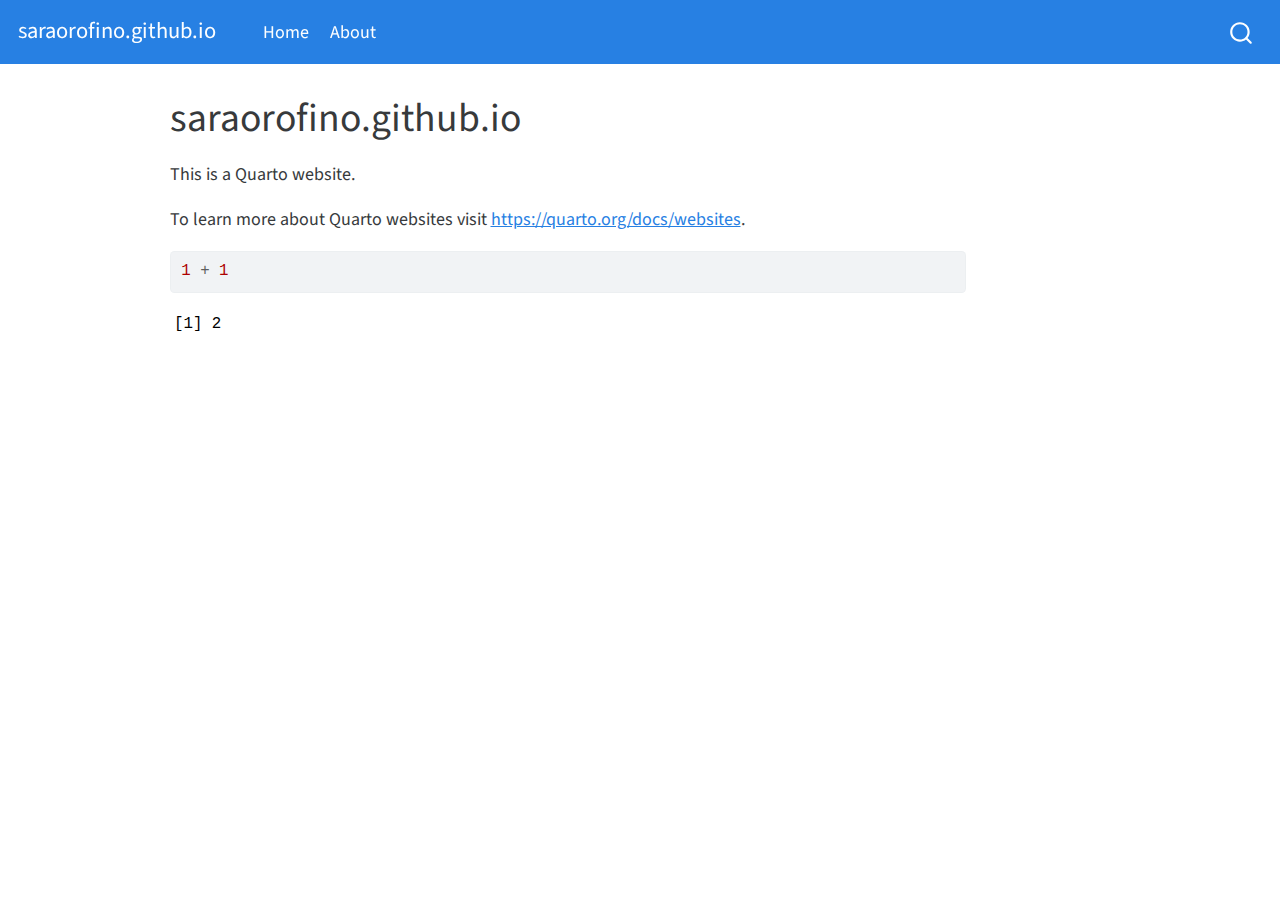
==== docs/index.html @ 3dde2472 "test build" ====
<!DOCTYPE html>
<html xmlns="http://www.w3.org/1999/xhtml" lang="en" xml:lang="en"><head>

<meta charset="utf-8">
<meta name="generator" content="quarto-1.2.269">

<meta name="viewport" content="width=device-width, initial-scale=1.0, user-scalable=yes">


<title>saraorofino.github.io</title>
<style>
code{white-space: pre-wrap;}
span.smallcaps{font-variant: small-caps;}
div.columns{display: flex; gap: min(4vw, 1.5em);}
div.column{flex: auto; overflow-x: auto;}
div.hanging-indent{margin-left: 1.5em; text-indent: -1.5em;}
ul.task-list{list-style: none;}
ul.task-list li input[type="checkbox"] {
  width: 0.8em;
  margin: 0 0.8em 0.2em -1.6em;
  vertical-align: middle;
}
pre > code.sourceCode { white-space: pre; position: relative; }
pre > code.sourceCode > span { display: inline-block; line-height: 1.25; }
pre > code.sourceCode > span:empty { height: 1.2em; }
.sourceCode { overflow: visible; }
code.sourceCode > span { color: inherit; text-decoration: inherit; }
div.sourceCode { margin: 1em 0; }
pre.sourceCode { margin: 0; }
@media screen {
div.sourceCode { overflow: auto; }
}
@media print {
pre > code.sourceCode { white-space: pre-wrap; }
pre > code.sourceCode > span { text-indent: -5em; padding-left: 5em; }
}
pre.numberSource code
  { counter-reset: source-line 0; }
pre.numberSource code > span
  { position: relative; left: -4em; counter-increment: source-line; }
pre.numberSource code > span > a:first-child::before
  { content: counter(source-line);
    position: relative; left: -1em; text-align: right; vertical-align: baseline;
    border: none; display: inline-block;
    -webkit-touch-callout: none; -webkit-user-select: none;
    -khtml-user-select: none; -moz-user-select: none;
    -ms-user-select: none; user-select: none;
    padding: 0 4px; width: 4em;
    color: #aaaaaa;
  }
pre.numberSource { margin-left: 3em; border-left: 1px solid #aaaaaa;  padding-left: 4px; }
div.sourceCode
  {   }
@media screen {
pre > code.sourceCode > span > a:first-child::before { text-decoration: underline; }
}
code span.al { color: #ff0000; font-weight: bold; } /* Alert */
code span.an { color: #60a0b0; font-weight: bold; font-style: italic; } /* Annotation */
code span.at { color: #7d9029; } /* Attribute */
code span.bn { color: #40a070; } /* BaseN */
code span.bu { color: #008000; } /* BuiltIn */
code span.cf { color: #007020; font-weight: bold; } /* ControlFlow */
code span.ch { color: #4070a0; } /* Char */
code span.cn { color: #880000; } /* Constant */
code span.co { color: #60a0b0; font-style: italic; } /* Comment */
code span.cv { color: #60a0b0; font-weight: bold; font-style: italic; } /* CommentVar */
code span.do { color: #ba2121; font-style: italic; } /* Documentation */
code span.dt { color: #902000; } /* DataType */
code span.dv { color: #40a070; } /* DecVal */
code span.er { color: #ff0000; font-weight: bold; } /* Error */
code span.ex { } /* Extension */
code span.fl { color: #40a070; } /* Float */
code span.fu { color: #06287e; } /* Function */
code span.im { color: #008000; font-weight: bold; } /* Import */
code span.in { color: #60a0b0; font-weight: bold; font-style: italic; } /* Information */
code span.kw { color: #007020; font-weight: bold; } /* Keyword */
code span.op { color: #666666; } /* Operator */
code span.ot { color: #007020; } /* Other */
code span.pp { color: #bc7a00; } /* Preprocessor */
code span.sc { color: #4070a0; } /* SpecialChar */
code span.ss { color: #bb6688; } /* SpecialString */
code span.st { color: #4070a0; } /* String */
code span.va { color: #19177c; } /* Variable */
code span.vs { color: #4070a0; } /* VerbatimString */
code span.wa { color: #60a0b0; font-weight: bold; font-style: italic; } /* Warning */
</style>


<script src="site_libs/quarto-nav/quarto-nav.js"></script>
<script src="site_libs/quarto-nav/headroom.min.js"></script>
<script src="site_libs/clipboard/clipboard.min.js"></script>
<script src="site_libs/quarto-search/autocomplete.umd.js"></script>
<script src="site_libs/quarto-search/fuse.min.js"></script>
<script src="site_libs/quarto-search/quarto-search.js"></script>
<meta name="quarto:offset" content="./">
<script src="site_libs/quarto-html/quarto.js"></script>
<script src="site_libs/quarto-html/popper.min.js"></script>
<script src="site_libs/quarto-html/tippy.umd.min.js"></script>
<script src="site_libs/quarto-html/anchor.min.js"></script>
<link href="site_libs/quarto-html/tippy.css" rel="stylesheet">
<link href="site_libs/quarto-html/quarto-syntax-highlighting.css" rel="stylesheet" id="quarto-text-highlighting-styles">
<script src="site_libs/bootstrap/bootstrap.min.js"></script>
<link href="site_libs/bootstrap/bootstrap-icons.css" rel="stylesheet">
<link href="site_libs/bootstrap/bootstrap.min.css" rel="stylesheet" id="quarto-bootstrap" data-mode="light">
<script id="quarto-search-options" type="application/json">{
  "location": "navbar",
  "copy-button": false,
  "collapse-after": 3,
  "panel-placement": "end",
  "type": "overlay",
  "limit": 20,
  "language": {
    "search-no-results-text": "No results",
    "search-matching-documents-text": "matching documents",
    "search-copy-link-title": "Copy link to search",
    "search-hide-matches-text": "Hide additional matches",
    "search-more-match-text": "more match in this document",
    "search-more-matches-text": "more matches in this document",
    "search-clear-button-title": "Clear",
    "search-detached-cancel-button-title": "Cancel",
    "search-submit-button-title": "Submit"
  }
}</script>


<link rel="stylesheet" href="styles.css">
</head>

<body class="nav-fixed">

<div id="quarto-search-results"></div>
  <header id="quarto-header" class="headroom fixed-top">
    <nav class="navbar navbar-expand-lg navbar-dark ">
      <div class="navbar-container container-fluid">
      <div class="navbar-brand-container">
    <a class="navbar-brand" href="./index.html">
    <span class="navbar-title">saraorofino.github.io</span>
    </a>
  </div>
          <button class="navbar-toggler" type="button" data-bs-toggle="collapse" data-bs-target="#navbarCollapse" aria-controls="navbarCollapse" aria-expanded="false" aria-label="Toggle navigation" onclick="if (window.quartoToggleHeadroom) { window.quartoToggleHeadroom(); }">
  <span class="navbar-toggler-icon"></span>
</button>
          <div class="collapse navbar-collapse" id="navbarCollapse">
            <ul class="navbar-nav navbar-nav-scroll me-auto">
  <li class="nav-item">
    <a class="nav-link active" href="./index.html" aria-current="page">
 <span class="menu-text">Home</span></a>
  </li>  
  <li class="nav-item">
    <a class="nav-link" href="./about.html">
 <span class="menu-text">About</span></a>
  </li>  
</ul>
              <div id="quarto-search" class="" title="Search"></div>
          </div> <!-- /navcollapse -->
      </div> <!-- /container-fluid -->
    </nav>
</header>
<!-- content -->
<div id="quarto-content" class="quarto-container page-columns page-rows-contents page-layout-article page-navbar">
<!-- sidebar -->
<!-- margin-sidebar -->
    <div id="quarto-margin-sidebar" class="sidebar margin-sidebar">
        
    </div>
<!-- main -->
<main class="content" id="quarto-document-content">

<header id="title-block-header" class="quarto-title-block default">
<div class="quarto-title">
<h1 class="title">saraorofino.github.io</h1>
</div>



<div class="quarto-title-meta">

    
  
    
  </div>
  

</header>

<p>This is a Quarto website.</p>
<p>To learn more about Quarto websites visit <a href="https://quarto.org/docs/websites" class="uri">https://quarto.org/docs/websites</a>.</p>
<div class="cell">
<div class="sourceCode cell-code" id="cb1"><pre class="sourceCode r code-with-copy"><code class="sourceCode r"><span id="cb1-1"><a href="#cb1-1" aria-hidden="true" tabindex="-1"></a><span class="dv">1</span> <span class="sc">+</span> <span class="dv">1</span></span></code><button title="Copy to Clipboard" class="code-copy-button"><i class="bi"></i></button></pre></div>
<div class="cell-output cell-output-stdout">
<pre><code>[1] 2</code></pre>
</div>
</div>



</main> <!-- /main -->
<script id="quarto-html-after-body" type="application/javascript">
window.document.addEventListener("DOMContentLoaded", function (event) {
  const toggleBodyColorMode = (bsSheetEl) => {
    const mode = bsSheetEl.getAttribute("data-mode");
    const bodyEl = window.document.querySelector("body");
    if (mode === "dark") {
      bodyEl.classList.add("quarto-dark");
      bodyEl.classList.remove("quarto-light");
    } else {
      bodyEl.classList.add("quarto-light");
      bodyEl.classList.remove("quarto-dark");
    }
  }
  const toggleBodyColorPrimary = () => {
    const bsSheetEl = window.document.querySelector("link#quarto-bootstrap");
    if (bsSheetEl) {
      toggleBodyColorMode(bsSheetEl);
    }
  }
  toggleBodyColorPrimary();  
  const icon = "";
  const anchorJS = new window.AnchorJS();
  anchorJS.options = {
    placement: 'right',
    icon: icon
  };
  anchorJS.add('.anchored');
  const clipboard = new window.ClipboardJS('.code-copy-button', {
    target: function(trigger) {
      return trigger.previousElementSibling;
    }
  });
  clipboard.on('success', function(e) {
    // button target
    const button = e.trigger;
    // don't keep focus
    button.blur();
    // flash "checked"
    button.classList.add('code-copy-button-checked');
    var currentTitle = button.getAttribute("title");
    button.setAttribute("title", "Copied!");
    let tooltip;
    if (window.bootstrap) {
      button.setAttribute("data-bs-toggle", "tooltip");
      button.setAttribute("data-bs-placement", "left");
      button.setAttribute("data-bs-title", "Copied!");
      tooltip = new bootstrap.Tooltip(button, 
        { trigger: "manual", 
          customClass: "code-copy-button-tooltip",
          offset: [0, -8]});
      tooltip.show();    
    }
    setTimeout(function() {
      if (tooltip) {
        tooltip.hide();
        button.removeAttribute("data-bs-title");
        button.removeAttribute("data-bs-toggle");
        button.removeAttribute("data-bs-placement");
      }
      button.setAttribute("title", currentTitle);
      button.classList.remove('code-copy-button-checked');
    }, 1000);
    // clear code selection
    e.clearSelection();
  });
  function tippyHover(el, contentFn) {
    const config = {
      allowHTML: true,
      content: contentFn,
      maxWidth: 500,
      delay: 100,
      arrow: false,
      appendTo: function(el) {
          return el.parentElement;
      },
      interactive: true,
      interactiveBorder: 10,
      theme: 'quarto',
      placement: 'bottom-start'
    };
    window.tippy(el, config); 
  }
  const noterefs = window.document.querySelectorAll('a[role="doc-noteref"]');
  for (var i=0; i<noterefs.length; i++) {
    const ref = noterefs[i];
    tippyHover(ref, function() {
      // use id or data attribute instead here
      let href = ref.getAttribute('data-footnote-href') || ref.getAttribute('href');
      try { href = new URL(href).hash; } catch {}
      const id = href.replace(/^#\/?/, "");
      const note = window.document.getElementById(id);
      return note.innerHTML;
    });
  }
  const findCites = (el) => {
    const parentEl = el.parentElement;
    if (parentEl) {
      const cites = parentEl.dataset.cites;
      if (cites) {
        return {
          el,
          cites: cites.split(' ')
        };
      } else {
        return findCites(el.parentElement)
      }
    } else {
      return undefined;
    }
  };
  var bibliorefs = window.document.querySelectorAll('a[role="doc-biblioref"]');
  for (var i=0; i<bibliorefs.length; i++) {
    const ref = bibliorefs[i];
    const citeInfo = findCites(ref);
    if (citeInfo) {
      tippyHover(citeInfo.el, function() {
        var popup = window.document.createElement('div');
        citeInfo.cites.forEach(function(cite) {
          var citeDiv = window.document.createElement('div');
          citeDiv.classList.add('hanging-indent');
          citeDiv.classList.add('csl-entry');
          var biblioDiv = window.document.getElementById('ref-' + cite);
          if (biblioDiv) {
            citeDiv.innerHTML = biblioDiv.innerHTML;
          }
          popup.appendChild(citeDiv);
        });
        return popup.innerHTML;
      });
    }
  }
});
</script>
</div> <!-- /content -->



</body></html>
---- docs/site_libs/quarto-html/tippy.css ----
.tippy-box[data-animation=fade][data-state=hidden]{opacity:0}[data-tippy-root]{max-width:calc(100vw - 10px)}.tippy-box{position:relative;background-color:#333;color:#fff;border-radius:4px;font-size:14px;line-height:1.4;white-space:normal;outline:0;transition-property:transform,visibility,opacity}.tippy-box[data-placement^=top]>.tippy-arrow{bottom:0}.tippy-box[data-placement^=top]>.tippy-arrow:before{bottom:-7px;left:0;border-width:8px 8px 0;border-top-color:initial;transform-origin:center top}.tippy-box[data-placement^=bottom]>.tippy-arrow{top:0}.tippy-box[data-placement^=bottom]>.tippy-arrow:before{top:-7px;left:0;border-width:0 8px 8px;border-bottom-color:initial;transform-origin:center bottom}.tippy-box[data-placement^=left]>.tippy-arrow{right:0}.tippy-box[data-placement^=left]>.tippy-arrow:before{border-width:8px 0 8px 8px;border-left-color:initial;right:-7px;transform-origin:center left}.tippy-box[data-placement^=right]>.tippy-arrow{left:0}.tippy-box[data-placement^=right]>.tippy-arrow:before{left:-7px;border-width:8px 8px 8px 0;border-right-color:initial;transform-origin:center right}.tippy-box[data-inertia][data-state=visible]{transition-timing-function:cubic-bezier(.54,1.5,.38,1.11)}.tippy-arrow{width:16px;height:16px;color:#333}.tippy-arrow:before{content:"";position:absolute;border-color:transparent;border-style:solid}.tippy-content{position:relative;padding:5px 9px;z-index:1}
---- docs/site_libs/quarto-html/quarto-syntax-highlighting.css ----
/* quarto syntax highlight colors */
:root {
  --quarto-hl-ot-color: #003B4F;
  --quarto-hl-at-color: #657422;
  --quarto-hl-ss-color: #20794D;
  --quarto-hl-an-color: #5E5E5E;
  --quarto-hl-fu-color: #4758AB;
  --quarto-hl-st-color: #20794D;
  --quarto-hl-cf-color: #003B4F;
  --quarto-hl-op-color: #5E5E5E;
  --quarto-hl-er-color: #AD0000;
  --quarto-hl-bn-color: #AD0000;
  --quarto-hl-al-color: #AD0000;
  --quarto-hl-va-color: #111111;
  --quarto-hl-bu-color: inherit;
  --quarto-hl-ex-color: inherit;
  --quarto-hl-pp-color: #AD0000;
  --quarto-hl-in-color: #5E5E5E;
  --quarto-hl-vs-color: #20794D;
  --quarto-hl-wa-color: #5E5E5E;
  --quarto-hl-do-color: #5E5E5E;
  --quarto-hl-im-color: #00769E;
  --quarto-hl-ch-color: #20794D;
  --quarto-hl-dt-color: #AD0000;
  --quarto-hl-fl-color: #AD0000;
  --quarto-hl-co-color: #5E5E5E;
  --quarto-hl-cv-color: #5E5E5E;
  --quarto-hl-cn-color: #8f5902;
  --quarto-hl-sc-color: #5E5E5E;
  --quarto-hl-dv-color: #AD0000;
  --quarto-hl-kw-color: #003B4F;
}

/* other quarto variables */
:root {
  --quarto-font-monospace: SFMono-Regular, Menlo, Monaco, Consolas, "Liberation Mono", "Courier New", monospace;
}

pre > code.sourceCode > span {
  color: #003B4F;
}

code span {
  color: #003B4F;
}

code.sourceCode > span {
  color: #003B4F;
}

div.sourceCode,
div.sourceCode pre.sourceCode {
  color: #003B4F;
}

code span.ot {
  color: #003B4F;
}

code span.at {
  color: #657422;
}

code span.ss {
  color: #20794D;
}

code span.an {
  color: #5E5E5E;
}

code span.fu {
  color: #4758AB;
}

code span.st {
  color: #20794D;
}

code span.cf {
  color: #003B4F;
}

code span.op {
  color: #5E5E5E;
}

code span.er {
  color: #AD0000;
}

code span.bn {
  color: #AD0000;
}

code span.al {
  color: #AD0000;
}

code span.va {
  color: #111111;
}

code span.pp {
  color: #AD0000;
}

code span.in {
  color: #5E5E5E;
}

code span.vs {
  color: #20794D;
}

code span.wa {
  color: #5E5E5E;
  font-style: italic;
}

code span.do {
  color: #5E5E5E;
  font-style: italic;
}

code span.im {
  color: #00769E;
}

code span.ch {
  color: #20794D;
}

code span.dt {
  color: #AD0000;
}

code span.fl {
  color: #AD0000;
}

code span.co {
  color: #5E5E5E;
}

code span.cv {
  color: #5E5E5E;
  font-style: italic;
}

code span.cn {
  color: #8f5902;
}

code span.sc {
  color: #5E5E5E;
}

code span.dv {
  color: #AD0000;
}

code span.kw {
  color: #003B4F;
}

.prevent-inlining {
  content: "</";
}

/*# sourceMappingURL=debc5d5d77c3f9108843748ff7464032.css.map */
---- docs/styles.css ----
/* css styles */
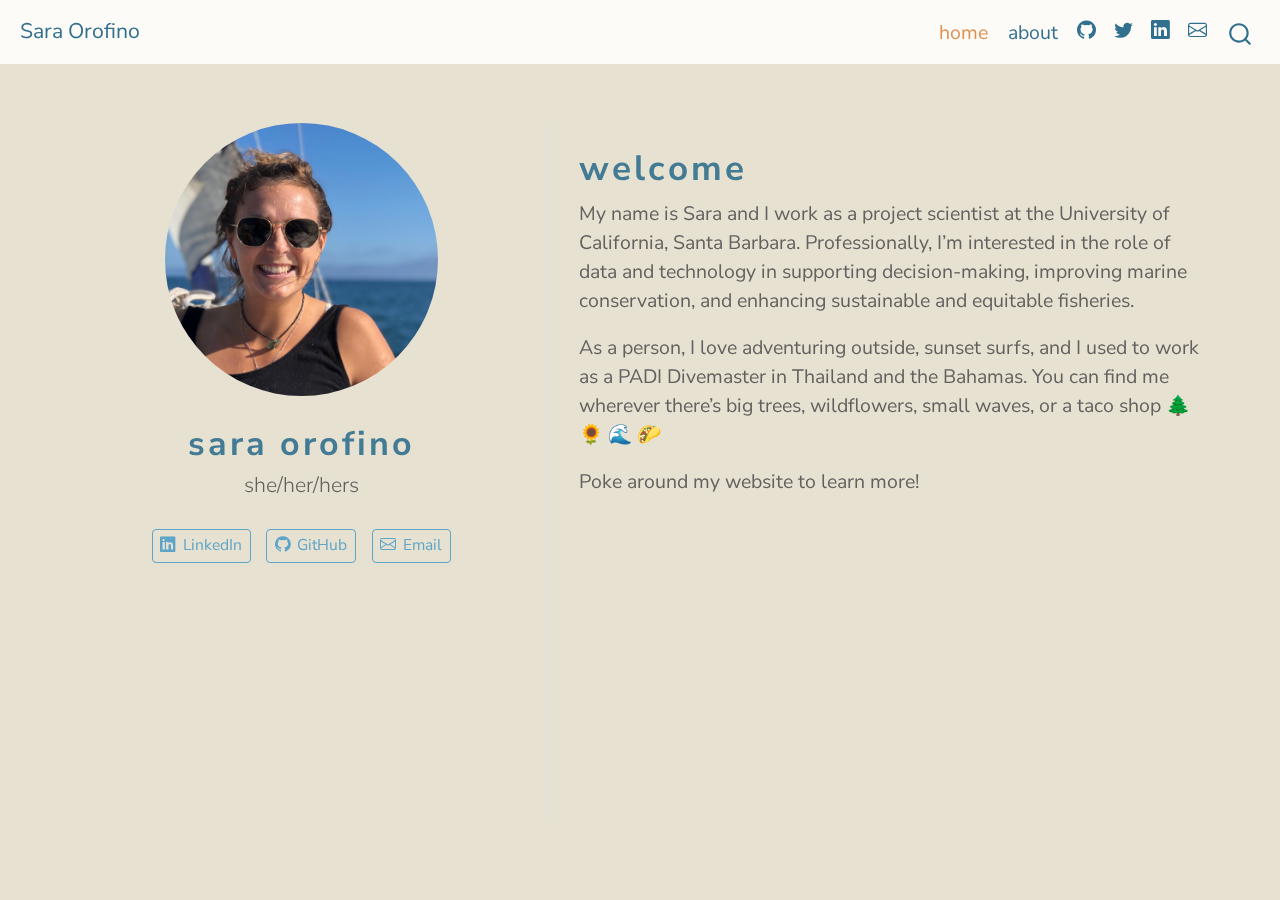
==== commit ec481ca8: "Build out about page, add colors" ====
--- a/docs/index.html
+++ b/docs/index.html
@@ -2,12 +2,12 @@
 <html xmlns="http://www.w3.org/1999/xhtml" lang="en" xml:lang="en"><head>
 
 <meta charset="utf-8">
-<meta name="generator" content="quarto-1.2.269">
+<meta name="generator" content="quarto-1.3.353">
 
 <meta name="viewport" content="width=device-width, initial-scale=1.0, user-scalable=yes">
 
 
-<title>saraorofino.github.io</title>
+<title>Sara Orofino - sara orofino</title>
 <style>
 code{white-space: pre-wrap;}
 span.smallcaps{font-variant: small-caps;}
@@ -17,72 +17,9 @@
 ul.task-list{list-style: none;}
 ul.task-list li input[type="checkbox"] {
   width: 0.8em;
-  margin: 0 0.8em 0.2em -1.6em;
+  margin: 0 0.8em 0.2em -1em; /* quarto-specific, see https://github.com/quarto-dev/quarto-cli/issues/4556 */ 
   vertical-align: middle;
 }
-pre > code.sourceCode { white-space: pre; position: relative; }
-pre > code.sourceCode > span { display: inline-block; line-height: 1.25; }
-pre > code.sourceCode > span:empty { height: 1.2em; }
-.sourceCode { overflow: visible; }
-code.sourceCode > span { color: inherit; text-decoration: inherit; }
-div.sourceCode { margin: 1em 0; }
-pre.sourceCode { margin: 0; }
-@media screen {
-div.sourceCode { overflow: auto; }
-}
-@media print {
-pre > code.sourceCode { white-space: pre-wrap; }
-pre > code.sourceCode > span { text-indent: -5em; padding-left: 5em; }
-}
-pre.numberSource code
-  { counter-reset: source-line 0; }
-pre.numberSource code > span
-  { position: relative; left: -4em; counter-increment: source-line; }
-pre.numberSource code > span > a:first-child::before
-  { content: counter(source-line);
-    position: relative; left: -1em; text-align: right; vertical-align: baseline;
-    border: none; display: inline-block;
-    -webkit-touch-callout: none; -webkit-user-select: none;
-    -khtml-user-select: none; -moz-user-select: none;
-    -ms-user-select: none; user-select: none;
-    padding: 0 4px; width: 4em;
-    color: #aaaaaa;
-  }
-pre.numberSource { margin-left: 3em; border-left: 1px solid #aaaaaa;  padding-left: 4px; }
-div.sourceCode
-  {   }
-@media screen {
-pre > code.sourceCode > span > a:first-child::before { text-decoration: underline; }
-}
-code span.al { color: #ff0000; font-weight: bold; } /* Alert */
-code span.an { color: #60a0b0; font-weight: bold; font-style: italic; } /* Annotation */
-code span.at { color: #7d9029; } /* Attribute */
-code span.bn { color: #40a070; } /* BaseN */
-code span.bu { color: #008000; } /* BuiltIn */
-code span.cf { color: #007020; font-weight: bold; } /* ControlFlow */
-code span.ch { color: #4070a0; } /* Char */
-code span.cn { color: #880000; } /* Constant */
-code span.co { color: #60a0b0; font-style: italic; } /* Comment */
-code span.cv { color: #60a0b0; font-weight: bold; font-style: italic; } /* CommentVar */
-code span.do { color: #ba2121; font-style: italic; } /* Documentation */
-code span.dt { color: #902000; } /* DataType */
-code span.dv { color: #40a070; } /* DecVal */
-code span.er { color: #ff0000; font-weight: bold; } /* Error */
-code span.ex { } /* Extension */
-code span.fl { color: #40a070; } /* Float */
-code span.fu { color: #06287e; } /* Function */
-code span.im { color: #008000; font-weight: bold; } /* Import */
-code span.in { color: #60a0b0; font-weight: bold; font-style: italic; } /* Information */
-code span.kw { color: #007020; font-weight: bold; } /* Keyword */
-code span.op { color: #666666; } /* Operator */
-code span.ot { color: #007020; } /* Other */
-code span.pp { color: #bc7a00; } /* Preprocessor */
-code span.sc { color: #4070a0; } /* SpecialChar */
-code span.ss { color: #bb6688; } /* SpecialString */
-code span.st { color: #4070a0; } /* String */
-code span.va { color: #19177c; } /* Variable */
-code span.vs { color: #4070a0; } /* VerbatimString */
-code span.wa { color: #60a0b0; font-weight: bold; font-style: italic; } /* Warning */
 </style>
 
 
@@ -96,7 +33,6 @@
 <script src="site_libs/quarto-html/quarto.js"></script>
 <script src="site_libs/quarto-html/popper.min.js"></script>
 <script src="site_libs/quarto-html/tippy.umd.min.js"></script>
-<script src="site_libs/quarto-html/anchor.min.js"></script>
 <link href="site_libs/quarto-html/tippy.css" rel="stylesheet">
 <link href="site_libs/quarto-html/quarto-syntax-highlighting.css" rel="stylesheet" id="quarto-text-highlighting-styles">
 <script src="site_libs/bootstrap/bootstrap.min.js"></script>
@@ -123,7 +59,6 @@
 }</script>
 
 
-<link rel="stylesheet" href="styles.css">
 </head>
 
 <body class="nav-fixed">
@@ -134,67 +69,97 @@
       <div class="navbar-container container-fluid">
       <div class="navbar-brand-container">
     <a class="navbar-brand" href="./index.html">
-    <span class="navbar-title">saraorofino.github.io</span>
+    <span class="navbar-title">Sara Orofino</span>
     </a>
   </div>
+            <div id="quarto-search" class="" title="Search"></div>
           <button class="navbar-toggler" type="button" data-bs-toggle="collapse" data-bs-target="#navbarCollapse" aria-controls="navbarCollapse" aria-expanded="false" aria-label="Toggle navigation" onclick="if (window.quartoToggleHeadroom) { window.quartoToggleHeadroom(); }">
   <span class="navbar-toggler-icon"></span>
 </button>
           <div class="collapse navbar-collapse" id="navbarCollapse">
-            <ul class="navbar-nav navbar-nav-scroll me-auto">
+            <ul class="navbar-nav navbar-nav-scroll ms-auto">
   <li class="nav-item">
-    <a class="nav-link active" href="./index.html" aria-current="page">
- <span class="menu-text">Home</span></a>
+    <a class="nav-link active" href="./index.html" rel="" target="" aria-current="page">
+ <span class="menu-text">home</span></a>
   </li>  
   <li class="nav-item">
-    <a class="nav-link" href="./about.html">
- <span class="menu-text">About</span></a>
+    <a class="nav-link" href="./about.html" rel="" target="">
+ <span class="menu-text">about</span></a>
+  </li>  
+  <li class="nav-item compact">
+    <a class="nav-link" href="https://github.com/saraorofino" rel="" target=""><i class="bi bi-github" role="img">
+</i> 
+ <span class="menu-text"></span></a>
+  </li>  
+  <li class="nav-item compact">
+    <a class="nav-link" href="https://twitter.com/slorofino" rel="" target=""><i class="bi bi-twitter" role="img">
+</i> 
+ <span class="menu-text"></span></a>
+  </li>  
+  <li class="nav-item compact">
+    <a class="nav-link" href="https://www.linkedin.com/in/sara-orofino" rel="" target=""><i class="bi bi-linkedin" role="img">
+</i> 
+ <span class="menu-text"></span></a>
+  </li>  
+  <li class="nav-item compact">
+    <a class="nav-link" href="mailto:saraorofino@ucsb.edu" rel="" target=""><i class="bi bi-envelope" role="img">
+</i> 
+ <span class="menu-text"></span></a>
   </li>  
 </ul>
-              <div id="quarto-search" class="" title="Search"></div>
+            <div class="quarto-navbar-tools">
+</div>
           </div> <!-- /navcollapse -->
       </div> <!-- /container-fluid -->
     </nav>
 </header>
 <!-- content -->
-<div id="quarto-content" class="quarto-container page-columns page-rows-contents page-layout-article page-navbar">
+<div id="quarto-content" class="quarto-container page-columns page-rows-contents page-layout-full page-navbar">
 <!-- sidebar -->
 <!-- margin-sidebar -->
-    <div id="quarto-margin-sidebar" class="sidebar margin-sidebar">
-        
-    </div>
+    
 <!-- main -->
-<main class="content" id="quarto-document-content">
-
+<div class="quarto-about-trestles column-page">
+  <div class="about-entity">
+    <img src="images/sara_cropped.jpeg" class="about-image
+  round " style="height: 14em; width: 14em;">
 <header id="title-block-header" class="quarto-title-block default">
 <div class="quarto-title">
-<h1 class="title">saraorofino.github.io</h1>
+<h1 class="title">sara orofino</h1>
+<p class="subtitle lead">she/her/hers</p>
 </div>
-
-
-
 <div class="quarto-title-meta">
-
-    
-  
-    
   </div>
-  
-
 </header>
-
-<p>This is a Quarto website.</p>
-<p>To learn more about Quarto websites visit <a href="https://quarto.org/docs/websites" class="uri">https://quarto.org/docs/websites</a>.</p>
-<div class="cell">
-<div class="sourceCode cell-code" id="cb1"><pre class="sourceCode r code-with-copy"><code class="sourceCode r"><span id="cb1-1"><a href="#cb1-1" aria-hidden="true" tabindex="-1"></a><span class="dv">1</span> <span class="sc">+</span> <span class="dv">1</span></span></code><button title="Copy to Clipboard" class="code-copy-button"><i class="bi"></i></button></pre></div>
-<div class="cell-output cell-output-stdout">
-<pre><code>[1] 2</code></pre>
+    <div class="about-links">
+  <a href="https://www.linkedin.com/in/sara-orofino" class="about-link" rel="" target="">
+    <i class="bi bi-linkedin"></i>
+     <span class="about-link-text">LinkedIn</span>
+  </a>
+  <a href="https://github.com/saraorofino" class="about-link" rel="" target="">
+    <i class="bi bi-github"></i>
+     <span class="about-link-text">GitHub</span>
+  </a>
+  <a href="mailto:saraorofino@ucsb.edu" class="about-link" rel="" target="">
+    <i class="bi bi-envelope"></i>
+     <span class="about-link-text">Email</span>
+  </a>
 </div>
+  </div>
+  <div class="about-contents"><main class="content column-page" id="quarto-document-content">
+<!-- ::: {.small-text} -->
+<section id="welcome" class="level3">
+<h3 data-anchor-id="welcome">welcome</h3>
+<p>My name is Sara and I work as a project scientist at the University of California, Santa Barbara. Professionally, I’m interested in the role of data and technology in supporting decision-making, improving marine conservation, and enhancing sustainable and equitable fisheries.</p>
+<p>As a person, I love adventuring outside, sunset surfs, and I used to work as a PADI Divemaster in Thailand and the Bahamas. You can find me wherever there’s big trees, wildflowers, small waves, or a taco shop 🌲 🌻 🌊 🌮</p>
+<p>Poke around my website to learn more!</p>
+<!-- ::: -->
+
+
+</section>
+</main></div>
 </div>
-
-
-
-</main> <!-- /main -->
+ <!-- /main -->
 <script id="quarto-html-after-body" type="application/javascript">
 window.document.addEventListener("DOMContentLoaded", function (event) {
   const toggleBodyColorMode = (bsSheetEl) => {
@@ -215,16 +180,23 @@
     }
   }
   toggleBodyColorPrimary();  
-  const icon = "";
-  const anchorJS = new window.AnchorJS();
-  anchorJS.options = {
-    placement: 'right',
-    icon: icon
-  };
-  anchorJS.add('.anchored');
+  const isCodeAnnotation = (el) => {
+    for (const clz of el.classList) {
+      if (clz.startsWith('code-annotation-')) {                     
+        return true;
+      }
+    }
+    return false;
+  }
   const clipboard = new window.ClipboardJS('.code-copy-button', {
-    target: function(trigger) {
-      return trigger.previousElementSibling;
+    text: function(trigger) {
+      const codeEl = trigger.previousElementSibling.cloneNode(true);
+      for (const childEl of codeEl.children) {
+        if (isCodeAnnotation(childEl)) {
+          childEl.remove();
+        }
+      }
+      return codeEl.innerText;
     }
   });
   clipboard.on('success', function(e) {
@@ -289,6 +261,92 @@
       return note.innerHTML;
     });
   }
+      let selectedAnnoteEl;
+      const selectorForAnnotation = ( cell, annotation) => {
+        let cellAttr = 'data-code-cell="' + cell + '"';
+        let lineAttr = 'data-code-annotation="' +  annotation + '"';
+        const selector = 'span[' + cellAttr + '][' + lineAttr + ']';
+        return selector;
+      }
+      const selectCodeLines = (annoteEl) => {
+        const doc = window.document;
+        const targetCell = annoteEl.getAttribute("data-target-cell");
+        const targetAnnotation = annoteEl.getAttribute("data-target-annotation");
+        const annoteSpan = window.document.querySelector(selectorForAnnotation(targetCell, targetAnnotation));
+        const lines = annoteSpan.getAttribute("data-code-lines").split(",");
+        const lineIds = lines.map((line) => {
+          return targetCell + "-" + line;
+        })
+        let top = null;
+        let height = null;
+        let parent = null;
+        if (lineIds.length > 0) {
+            //compute the position of the single el (top and bottom and make a div)
+            const el = window.document.getElementById(lineIds[0]);
+            top = el.offsetTop;
+            height = el.offsetHeight;
+            parent = el.parentElement.parentElement;
+          if (lineIds.length > 1) {
+            const lastEl = window.document.getElementById(lineIds[lineIds.length - 1]);
+            const bottom = lastEl.offsetTop + lastEl.offsetHeight;
+            height = bottom - top;
+          }
+          if (top !== null && height !== null && parent !== null) {
+            // cook up a div (if necessary) and position it 
+            let div = window.document.getElementById("code-annotation-line-highlight");
+            if (div === null) {
+              div = window.document.createElement("div");
+              div.setAttribute("id", "code-annotation-line-highlight");
+              div.style.position = 'absolute';
+              parent.appendChild(div);
+            }
+            div.style.top = top - 2 + "px";
+            div.style.height = height + 4 + "px";
+            let gutterDiv = window.document.getElementById("code-annotation-line-highlight-gutter");
+            if (gutterDiv === null) {
+              gutterDiv = window.document.createElement("div");
+              gutterDiv.setAttribute("id", "code-annotation-line-highlight-gutter");
+              gutterDiv.style.position = 'absolute';
+              const codeCell = window.document.getElementById(targetCell);
+              const gutter = codeCell.querySelector('.code-annotation-gutter');
+              gutter.appendChild(gutterDiv);
+            }
+            gutterDiv.style.top = top - 2 + "px";
+            gutterDiv.style.height = height + 4 + "px";
+          }
+          selectedAnnoteEl = annoteEl;
+        }
+      };
+      const unselectCodeLines = () => {
+        const elementsIds = ["code-annotation-line-highlight", "code-annotation-line-highlight-gutter"];
+        elementsIds.forEach((elId) => {
+          const div = window.document.getElementById(elId);
+          if (div) {
+            div.remove();
+          }
+        });
+        selectedAnnoteEl = undefined;
+      };
+      // Attach click handler to the DT
+      const annoteDls = window.document.querySelectorAll('dt[data-target-cell]');
+      for (const annoteDlNode of annoteDls) {
+        annoteDlNode.addEventListener('click', (event) => {
+          const clickedEl = event.target;
+          if (clickedEl !== selectedAnnoteEl) {
+            unselectCodeLines();
+            const activeEl = window.document.querySelector('dt[data-target-cell].code-annotation-active');
+            if (activeEl) {
+              activeEl.classList.remove('code-annotation-active');
+            }
+            selectCodeLines(clickedEl);
+            clickedEl.classList.add('code-annotation-active');
+          } else {
+            // Unselect the line
+            unselectCodeLines();
+            clickedEl.classList.remove('code-annotation-active');
+          }
+        });
+      }
   const findCites = (el) => {
     const parentEl = el.parentElement;
     if (parentEl) {
--- a/docs/site_libs/quarto-html/quarto-syntax-highlighting.css
+++ b/docs/site_libs/quarto-html/quarto-syntax-highlighting.css
@@ -55,62 +55,85 @@
 
 code span.ot {
   color: #003B4F;
+  font-style: inherit;
 }
 
 code span.at {
   color: #657422;
+  font-style: inherit;
 }
 
 code span.ss {
   color: #20794D;
+  font-style: inherit;
 }
 
 code span.an {
   color: #5E5E5E;
+  font-style: inherit;
 }
 
 code span.fu {
   color: #4758AB;
+  font-style: inherit;
 }
 
 code span.st {
   color: #20794D;
+  font-style: inherit;
 }
 
 code span.cf {
   color: #003B4F;
+  font-style: inherit;
 }
 
 code span.op {
   color: #5E5E5E;
+  font-style: inherit;
 }
 
 code span.er {
   color: #AD0000;
+  font-style: inherit;
 }
 
 code span.bn {
   color: #AD0000;
+  font-style: inherit;
 }
 
 code span.al {
   color: #AD0000;
+  font-style: inherit;
 }
 
 code span.va {
   color: #111111;
+  font-style: inherit;
+}
+
+code span.bu {
+  font-style: inherit;
+}
+
+code span.ex {
+  font-style: inherit;
 }
 
 code span.pp {
   color: #AD0000;
+  font-style: inherit;
 }
 
 code span.in {
   color: #5E5E5E;
+  font-style: inherit;
 }
 
 code span.vs {
   color: #20794D;
+  font-style: inherit;
 }
 
 code span.wa {
@@ -125,22 +148,27 @@
 
 code span.im {
   color: #00769E;
+  font-style: inherit;
 }
 
 code span.ch {
   color: #20794D;
+  font-style: inherit;
 }
 
 code span.dt {
   color: #AD0000;
+  font-style: inherit;
 }
 
 code span.fl {
   color: #AD0000;
+  font-style: inherit;
 }
 
 code span.co {
   color: #5E5E5E;
+  font-style: inherit;
 }
 
 code span.cv {
@@ -150,18 +178,22 @@
 
 code span.cn {
   color: #8f5902;
+  font-style: inherit;
 }
 
 code span.sc {
   color: #5E5E5E;
+  font-style: inherit;
 }
 
 code span.dv {
   color: #AD0000;
+  font-style: inherit;
 }
 
 code span.kw {
   color: #003B4F;
+  font-style: inherit;
 }
 
 .prevent-inlining {
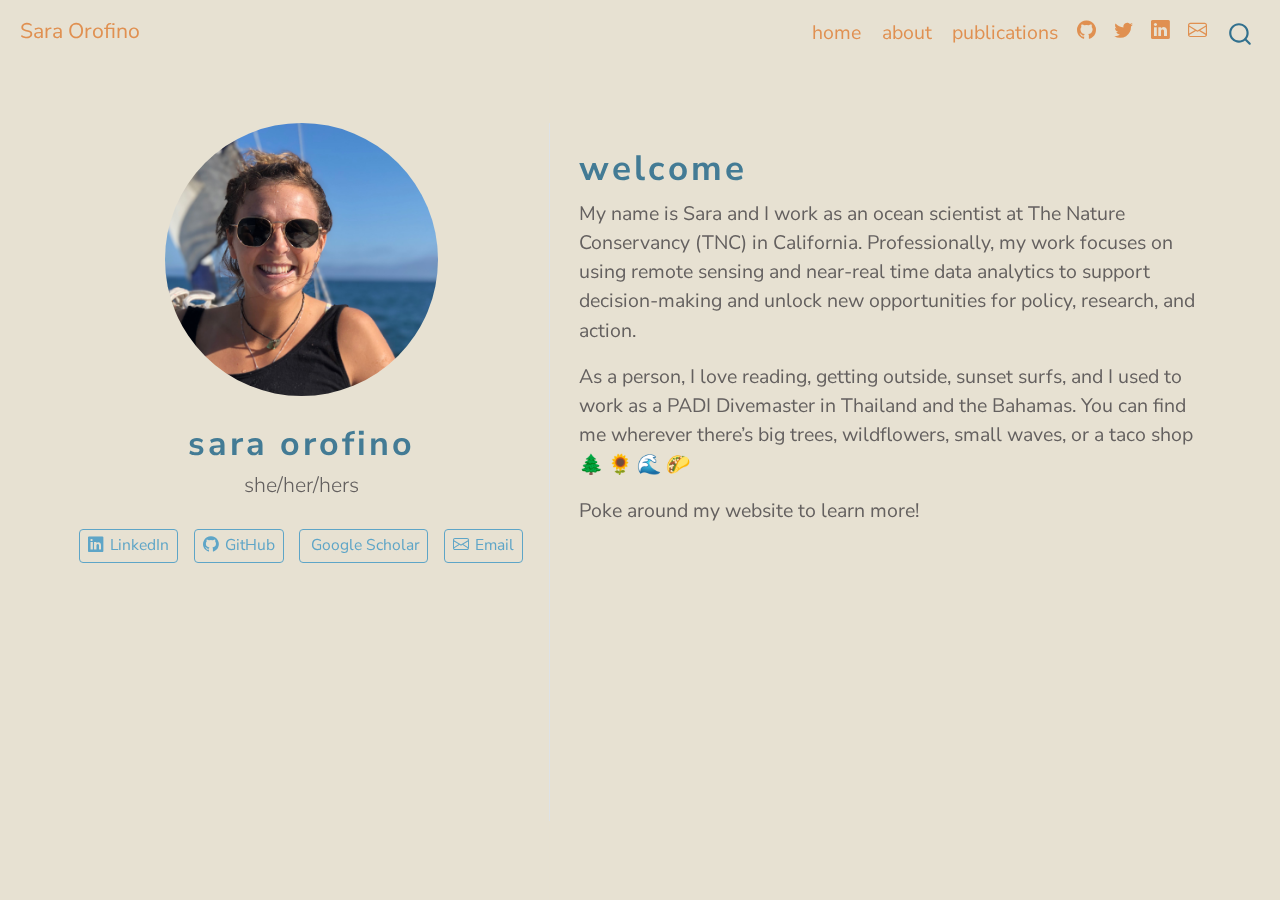
==== commit 814eea08: "Update home and about pages with new job info" ====
--- a/docs/index.html
+++ b/docs/index.html
@@ -2,7 +2,7 @@
 <html xmlns="http://www.w3.org/1999/xhtml" lang="en" xml:lang="en"><head>
 
 <meta charset="utf-8">
-<meta name="generator" content="quarto-1.3.353">
+<meta name="generator" content="quarto-1.4.553">
 
 <meta name="viewport" content="width=device-width, initial-scale=1.0, user-scalable=yes">
 
@@ -44,7 +44,13 @@
   "collapse-after": 3,
   "panel-placement": "end",
   "type": "overlay",
-  "limit": 20,
+  "limit": 50,
+  "keyboard-shortcut": [
+    "f",
+    "/",
+    "s"
+  ],
+  "show-item-context": false,
   "language": {
     "search-no-results-text": "No results",
     "search-matching-documents-text": "matching documents",
@@ -53,8 +59,10 @@
     "search-more-match-text": "more match in this document",
     "search-more-matches-text": "more matches in this document",
     "search-clear-button-title": "Clear",
+    "search-text-placeholder": "",
     "search-detached-cancel-button-title": "Cancel",
-    "search-submit-button-title": "Submit"
+    "search-submit-button-title": "Submit",
+    "search-label": "Search"
   }
 }</script>
 
@@ -65,9 +73,9 @@
 
 <div id="quarto-search-results"></div>
   <header id="quarto-header" class="headroom fixed-top">
-    <nav class="navbar navbar-expand-lg navbar-dark ">
+    <nav class="navbar navbar-expand-lg " data-bs-theme="dark">
       <div class="navbar-container container-fluid">
-      <div class="navbar-brand-container">
+      <div class="navbar-brand-container mx-auto">
     <a class="navbar-brand" href="./index.html">
     <span class="navbar-title">Sara Orofino</span>
     </a>
@@ -79,37 +87,41 @@
           <div class="collapse navbar-collapse" id="navbarCollapse">
             <ul class="navbar-nav navbar-nav-scroll ms-auto">
   <li class="nav-item">
-    <a class="nav-link active" href="./index.html" rel="" target="" aria-current="page">
- <span class="menu-text">home</span></a>
+    <a class="nav-link active" href="./index.html" aria-current="page"> 
+<span class="menu-text">home</span></a>
   </li>  
   <li class="nav-item">
-    <a class="nav-link" href="./about.html" rel="" target="">
- <span class="menu-text">about</span></a>
+    <a class="nav-link" href="./about.html"> 
+<span class="menu-text">about</span></a>
+  </li>  
+  <li class="nav-item">
+    <a class="nav-link" href="./publications.html"> 
+<span class="menu-text">publications</span></a>
   </li>  
   <li class="nav-item compact">
-    <a class="nav-link" href="https://github.com/saraorofino" rel="" target=""><i class="bi bi-github" role="img">
+    <a class="nav-link" href="https://github.com/saraorofino"> <i class="bi bi-github" role="img">
 </i> 
- <span class="menu-text"></span></a>
+<span class="menu-text"></span></a>
   </li>  
   <li class="nav-item compact">
-    <a class="nav-link" href="https://twitter.com/slorofino" rel="" target=""><i class="bi bi-twitter" role="img">
+    <a class="nav-link" href="https://twitter.com/slorofino"> <i class="bi bi-twitter" role="img">
 </i> 
- <span class="menu-text"></span></a>
+<span class="menu-text"></span></a>
   </li>  
   <li class="nav-item compact">
-    <a class="nav-link" href="https://www.linkedin.com/in/sara-orofino" rel="" target=""><i class="bi bi-linkedin" role="img">
+    <a class="nav-link" href="https://www.linkedin.com/in/sara-orofino"> <i class="bi bi-linkedin" role="img">
 </i> 
- <span class="menu-text"></span></a>
+<span class="menu-text"></span></a>
   </li>  
   <li class="nav-item compact">
-    <a class="nav-link" href="mailto:saraorofino@ucsb.edu" rel="" target=""><i class="bi bi-envelope" role="img">
+    <a class="nav-link" href="mailto:saraorofino@ucsb.edu"> <i class="bi bi-envelope" role="img">
 </i> 
- <span class="menu-text"></span></a>
+<span class="menu-text"></span></a>
   </li>  
 </ul>
-            <div class="quarto-navbar-tools">
+          </div> <!-- /navcollapse -->
+          <div class="quarto-navbar-tools">
 </div>
-          </div> <!-- /navcollapse -->
       </div> <!-- /container-fluid -->
     </nav>
 </header>
@@ -119,7 +131,7 @@
 <!-- margin-sidebar -->
     
 <!-- main -->
-<div class="quarto-about-trestles column-page">
+<div class="quarto-about-trestles content column-page">
   <div class="about-entity">
     <img src="images/sara_cropped.jpeg" class="about-image
   round " style="height: 14em; width: 14em;">
@@ -128,7 +140,7 @@
 <h1 class="title">sara orofino</h1>
 <p class="subtitle lead">she/her/hers</p>
 </div>
-<div class="quarto-title-meta">
+<div class="quarto-title-meta column-page">
   </div>
 </header>
     <div class="about-links">
@@ -140,6 +152,10 @@
     <i class="bi bi-github"></i>
      <span class="about-link-text">GitHub</span>
   </a>
+  <a href="https://scholar.google.com/citations?hl=en&amp;user=LS_MyhkAAAAJ" class="about-link" rel="" target="">
+    <i class="bi bi-{{< iconify ai googlescholar >}}"></i>
+     <span class="about-link-text">Google Scholar</span>
+  </a>
   <a href="mailto:saraorofino@ucsb.edu" class="about-link" rel="" target="">
     <i class="bi bi-envelope"></i>
      <span class="about-link-text">Email</span>
@@ -150,8 +166,8 @@
 <!-- ::: {.small-text} -->
 <section id="welcome" class="level3">
 <h3 data-anchor-id="welcome">welcome</h3>
-<p>My name is Sara and I work as a project scientist at the University of California, Santa Barbara. Professionally, I’m interested in the role of data and technology in supporting decision-making, improving marine conservation, and enhancing sustainable and equitable fisheries.</p>
-<p>As a person, I love adventuring outside, sunset surfs, and I used to work as a PADI Divemaster in Thailand and the Bahamas. You can find me wherever there’s big trees, wildflowers, small waves, or a taco shop 🌲 🌻 🌊 🌮</p>
+<p>My name is Sara and I work as an ocean scientist at The Nature Conservancy (TNC) in California. Professionally, my work focuses on using remote sensing and near-real time data analytics to support decision-making and unlock new opportunities for policy, research, and action.</p>
+<p>As a person, I love reading, getting outside, sunset surfs, and I used to work as a PADI Divemaster in Thailand and the Bahamas. You can find me wherever there’s big trees, wildflowers, small waves, or a taco shop 🌲 🌻 🌊 🌮</p>
 <p>Poke around my website to learn more!</p>
 <!-- ::: -->
 
@@ -232,10 +248,27 @@
     // clear code selection
     e.clearSelection();
   });
-  function tippyHover(el, contentFn) {
+    var localhostRegex = new RegExp(/^(?:http|https):\/\/localhost\:?[0-9]*\//);
+    var mailtoRegex = new RegExp(/^mailto:/);
+      var filterRegex = new RegExp('/' + window.location.host + '/');
+    var isInternal = (href) => {
+        return filterRegex.test(href) || localhostRegex.test(href) || mailtoRegex.test(href);
+    }
+    // Inspect non-navigation links and adorn them if external
+ 	var links = window.document.querySelectorAll('a[href]:not(.nav-link):not(.navbar-brand):not(.toc-action):not(.sidebar-link):not(.sidebar-item-toggle):not(.pagination-link):not(.no-external):not([aria-hidden]):not(.dropdown-item):not(.quarto-navigation-tool)');
+    for (var i=0; i<links.length; i++) {
+      const link = links[i];
+      if (!isInternal(link.href)) {
+        // undo the damage that might have been done by quarto-nav.js in the case of
+        // links that we want to consider external
+        if (link.dataset.originalHref !== undefined) {
+          link.href = link.dataset.originalHref;
+        }
+      }
+    }
+  function tippyHover(el, contentFn, onTriggerFn, onUntriggerFn) {
     const config = {
       allowHTML: true,
-      content: contentFn,
       maxWidth: 500,
       delay: 100,
       arrow: false,
@@ -245,8 +278,17 @@
       interactive: true,
       interactiveBorder: 10,
       theme: 'quarto',
-      placement: 'bottom-start'
+      placement: 'bottom-start',
     };
+    if (contentFn) {
+      config.content = contentFn;
+    }
+    if (onTriggerFn) {
+      config.onTrigger = onTriggerFn;
+    }
+    if (onUntriggerFn) {
+      config.onUntrigger = onUntriggerFn;
+    }
     window.tippy(el, config); 
   }
   const noterefs = window.document.querySelectorAll('a[role="doc-noteref"]');
@@ -258,7 +300,130 @@
       try { href = new URL(href).hash; } catch {}
       const id = href.replace(/^#\/?/, "");
       const note = window.document.getElementById(id);
-      return note.innerHTML;
+      if (note) {
+        return note.innerHTML;
+      } else {
+        return "";
+      }
+    });
+  }
+  const xrefs = window.document.querySelectorAll('a.quarto-xref');
+  const processXRef = (id, note) => {
+    // Strip column container classes
+    const stripColumnClz = (el) => {
+      el.classList.remove("page-full", "page-columns");
+      if (el.children) {
+        for (const child of el.children) {
+          stripColumnClz(child);
+        }
+      }
+    }
+    stripColumnClz(note)
+    if (id === null || id.startsWith('sec-')) {
+      // Special case sections, only their first couple elements
+      const container = document.createElement("div");
+      if (note.children && note.children.length > 2) {
+        container.appendChild(note.children[0].cloneNode(true));
+        for (let i = 1; i < note.children.length; i++) {
+          const child = note.children[i];
+          if (child.tagName === "P" && child.innerText === "") {
+            continue;
+          } else {
+            container.appendChild(child.cloneNode(true));
+            break;
+          }
+        }
+        if (window.Quarto?.typesetMath) {
+          window.Quarto.typesetMath(container);
+        }
+        return container.innerHTML
+      } else {
+        if (window.Quarto?.typesetMath) {
+          window.Quarto.typesetMath(note);
+        }
+        return note.innerHTML;
+      }
+    } else {
+      // Remove any anchor links if they are present
+      const anchorLink = note.querySelector('a.anchorjs-link');
+      if (anchorLink) {
+        anchorLink.remove();
+      }
+      if (window.Quarto?.typesetMath) {
+        window.Quarto.typesetMath(note);
+      }
+      // TODO in 1.5, we should make sure this works without a callout special case
+      if (note.classList.contains("callout")) {
+        return note.outerHTML;
+      } else {
+        return note.innerHTML;
+      }
+    }
+  }
+  for (var i=0; i<xrefs.length; i++) {
+    const xref = xrefs[i];
+    tippyHover(xref, undefined, function(instance) {
+      instance.disable();
+      let url = xref.getAttribute('href');
+      let hash = undefined; 
+      if (url.startsWith('#')) {
+        hash = url;
+      } else {
+        try { hash = new URL(url).hash; } catch {}
+      }
+      if (hash) {
+        const id = hash.replace(/^#\/?/, "");
+        const note = window.document.getElementById(id);
+        if (note !== null) {
+          try {
+            const html = processXRef(id, note.cloneNode(true));
+            instance.setContent(html);
+          } finally {
+            instance.enable();
+            instance.show();
+          }
+        } else {
+          // See if we can fetch this
+          fetch(url.split('#')[0])
+          .then(res => res.text())
+          .then(html => {
+            const parser = new DOMParser();
+            const htmlDoc = parser.parseFromString(html, "text/html");
+            const note = htmlDoc.getElementById(id);
+            if (note !== null) {
+              const html = processXRef(id, note);
+              instance.setContent(html);
+            } 
+          }).finally(() => {
+            instance.enable();
+            instance.show();
+          });
+        }
+      } else {
+        // See if we can fetch a full url (with no hash to target)
+        // This is a special case and we should probably do some content thinning / targeting
+        fetch(url)
+        .then(res => res.text())
+        .then(html => {
+          const parser = new DOMParser();
+          const htmlDoc = parser.parseFromString(html, "text/html");
+          const note = htmlDoc.querySelector('main.content');
+          if (note !== null) {
+            // This should only happen for chapter cross references
+            // (since there is no id in the URL)
+            // remove the first header
+            if (note.children.length > 0 && note.children[0].tagName === "HEADER") {
+              note.children[0].remove();
+            }
+            const html = processXRef(null, note);
+            instance.setContent(html);
+          } 
+        }).finally(() => {
+          instance.enable();
+          instance.show();
+        });
+      }
+    }, function(instance) {
     });
   }
       let selectedAnnoteEl;
@@ -302,6 +467,7 @@
             }
             div.style.top = top - 2 + "px";
             div.style.height = height + 4 + "px";
+            div.style.left = 0;
             let gutterDiv = window.document.getElementById("code-annotation-line-highlight-gutter");
             if (gutterDiv === null) {
               gutterDiv = window.document.createElement("div");
@@ -327,6 +493,32 @@
         });
         selectedAnnoteEl = undefined;
       };
+        // Handle positioning of the toggle
+    window.addEventListener(
+      "resize",
+      throttle(() => {
+        elRect = undefined;
+        if (selectedAnnoteEl) {
+          selectCodeLines(selectedAnnoteEl);
+        }
+      }, 10)
+    );
+    function throttle(fn, ms) {
+    let throttle = false;
+    let timer;
+      return (...args) => {
+        if(!throttle) { // first call gets through
+            fn.apply(this, args);
+            throttle = true;
+        } else { // all the others get throttled
+            if(timer) clearTimeout(timer); // cancel #2
+            timer = setTimeout(() => {
+              fn.apply(this, args);
+              timer = throttle = false;
+            }, ms);
+        }
+      };
+    }
       // Attach click handler to the DT
       const annoteDls = window.document.querySelectorAll('dt[data-target-cell]');
       for (const annoteDlNode of annoteDls) {
@@ -390,4 +582,5 @@
 
 
 
+
 </body></html>